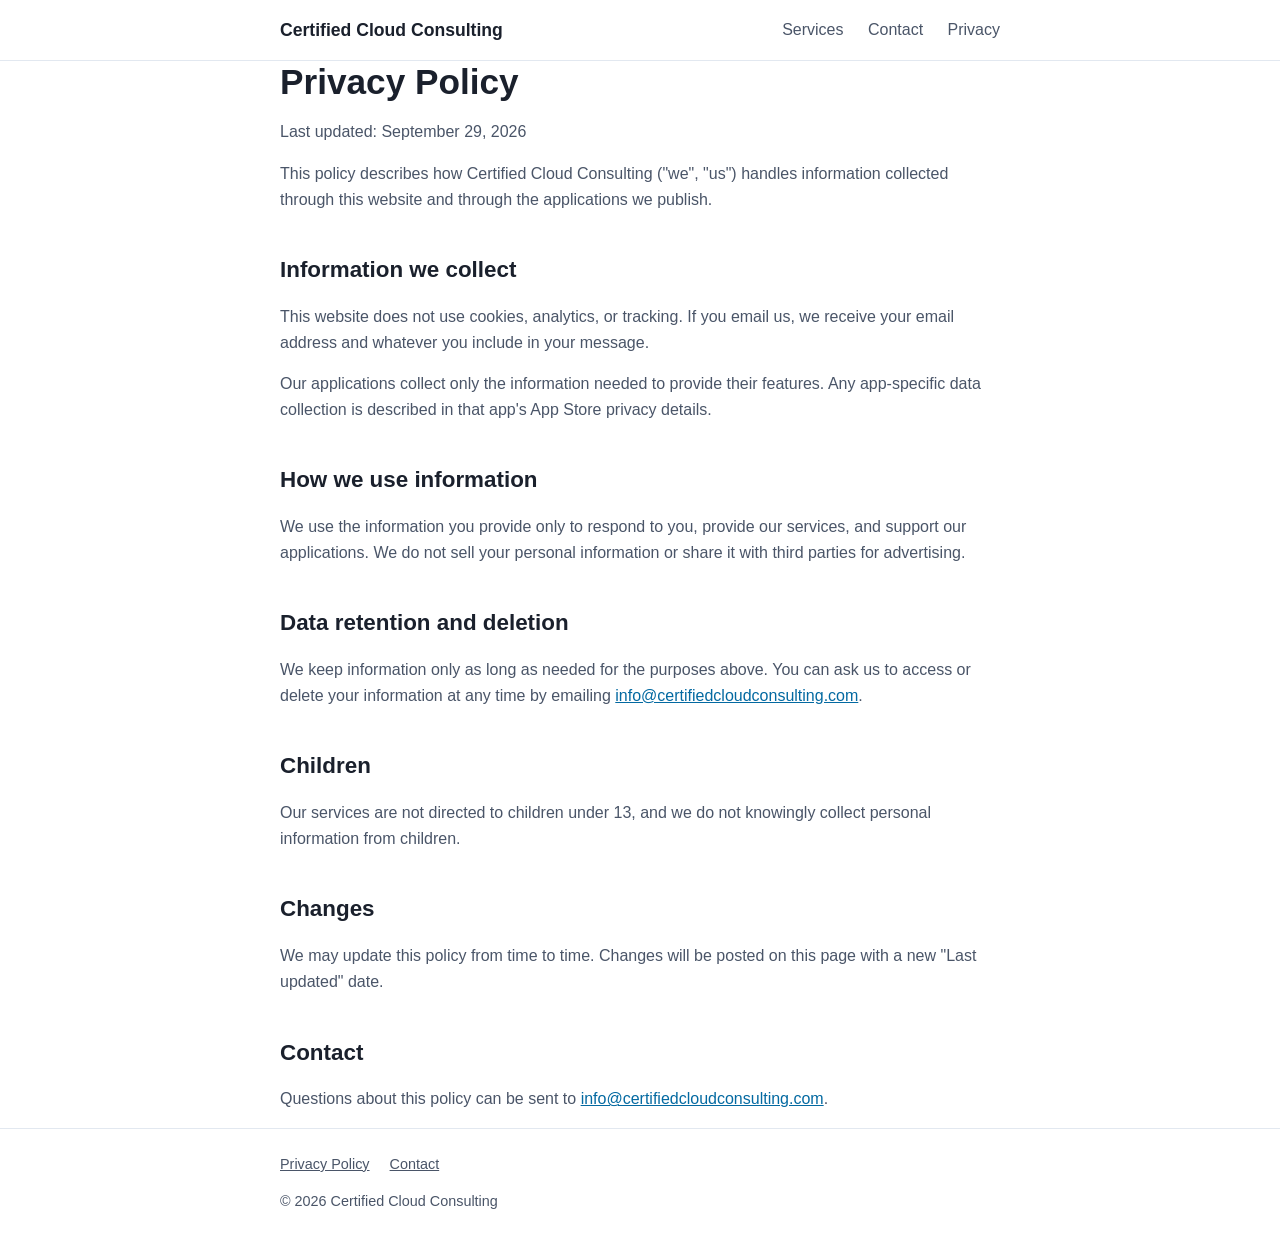
==== privacy.html @ 7d46c50f "Barebones static site for Certified Cloud Consulting" ====
<!doctype html>
<html lang="en">
<head>
  <meta charset="utf-8">
  <meta name="viewport" content="width=device-width, initial-scale=1">
  <title>Privacy Policy | Certified Cloud Consulting</title>
  <link rel="icon" href="favicon.svg" type="image/svg+xml">
  <link rel="stylesheet" href="style.css">
</head>
<body>
  <header>
    <div class="wrap">
      <a class="brand" href="/">Certified Cloud Consulting</a>
      <nav>
        <a href="/#services">Services</a>
        <a href="/#contact">Contact</a>
        <a href="privacy.html">Privacy</a>
      </nav>
    </div>
  </header>

  <main class="wrap">
    <h1>Privacy Policy</h1>
    <p>Last updated: September 29, 2026</p>
    <p>This policy describes how Certified Cloud Consulting ("we", "us") handles information collected through this website and through the applications we publish.</p>

    <h2>Information we collect</h2>
    <p>This website does not use cookies, analytics, or tracking. If you email us, we receive your email address and whatever you include in your message.</p>
    <p>Our applications collect only the information needed to provide their features. Any app-specific data collection is described in that app's App Store privacy details.</p>

    <h2>How we use information</h2>
    <p>We use the information you provide only to respond to you, provide our services, and support our applications. We do not sell your personal information or share it with third parties for advertising.</p>

    <h2>Data retention and deletion</h2>
    <p>We keep information only as long as needed for the purposes above. You can ask us to access or delete your information at any time by emailing <a href="mailto:info@certifiedcloudconsulting.com">info@certifiedcloudconsulting.com</a>.</p>

    <h2>Children</h2>
    <p>Our services are not directed to children under 13, and we do not knowingly collect personal information from children.</p>

    <h2>Changes</h2>
    <p>We may update this policy from time to time. Changes will be posted on this page with a new "Last updated" date.</p>

    <h2>Contact</h2>
    <p>Questions about this policy can be sent to <a href="mailto:info@certifiedcloudconsulting.com">info@certifiedcloudconsulting.com</a>.</p>
  </main>

  <footer>
    <div class="wrap">
      <a href="privacy.html">Privacy Policy</a>
      <a href="mailto:info@certifiedcloudconsulting.com">Contact</a>
      <p>&copy; 2026 Certified Cloud Consulting</p>
    </div>
  </footer>
</body>
</html>
---- style.css ----
:root {
  --text: #1a202c;
  --muted: #4a5568;
  --accent: #0369a1;
  --border: #e2e8f0;
  --bg: #ffffff;
}

* { box-sizing: border-box; }

body {
  margin: 0;
  font-family: -apple-system, BlinkMacSystemFont, "Segoe UI", Roboto, Helvetica, Arial, sans-serif;
  color: var(--text);
  background: var(--bg);
  line-height: 1.6;
}

.wrap { max-width: 760px; margin: 0 auto; padding: 0 20px; }

header { border-bottom: 1px solid var(--border); }
header .wrap { display: flex; justify-content: space-between; align-items: center; padding-top: 16px; padding-bottom: 16px; flex-wrap: wrap; gap: 8px; }
.brand { font-weight: 700; font-size: 1.1rem; color: var(--text); text-decoration: none; }
nav a { color: var(--muted); text-decoration: none; margin-left: 20px; }
nav a:first-child { margin-left: 0; }
nav a:hover { color: var(--accent); }

main { padding: 48px 0; }
h1 { font-size: 2.2rem; line-height: 1.2; margin: 0 0 16px; }
h2 { font-size: 1.4rem; margin: 40px 0 12px; }
p, li { color: var(--muted); }
a { color: var(--accent); }

footer { border-top: 1px solid var(--border); padding: 24px 0; font-size: 0.9rem; color: var(--muted); }
footer a { color: var(--muted); margin-right: 16px; }
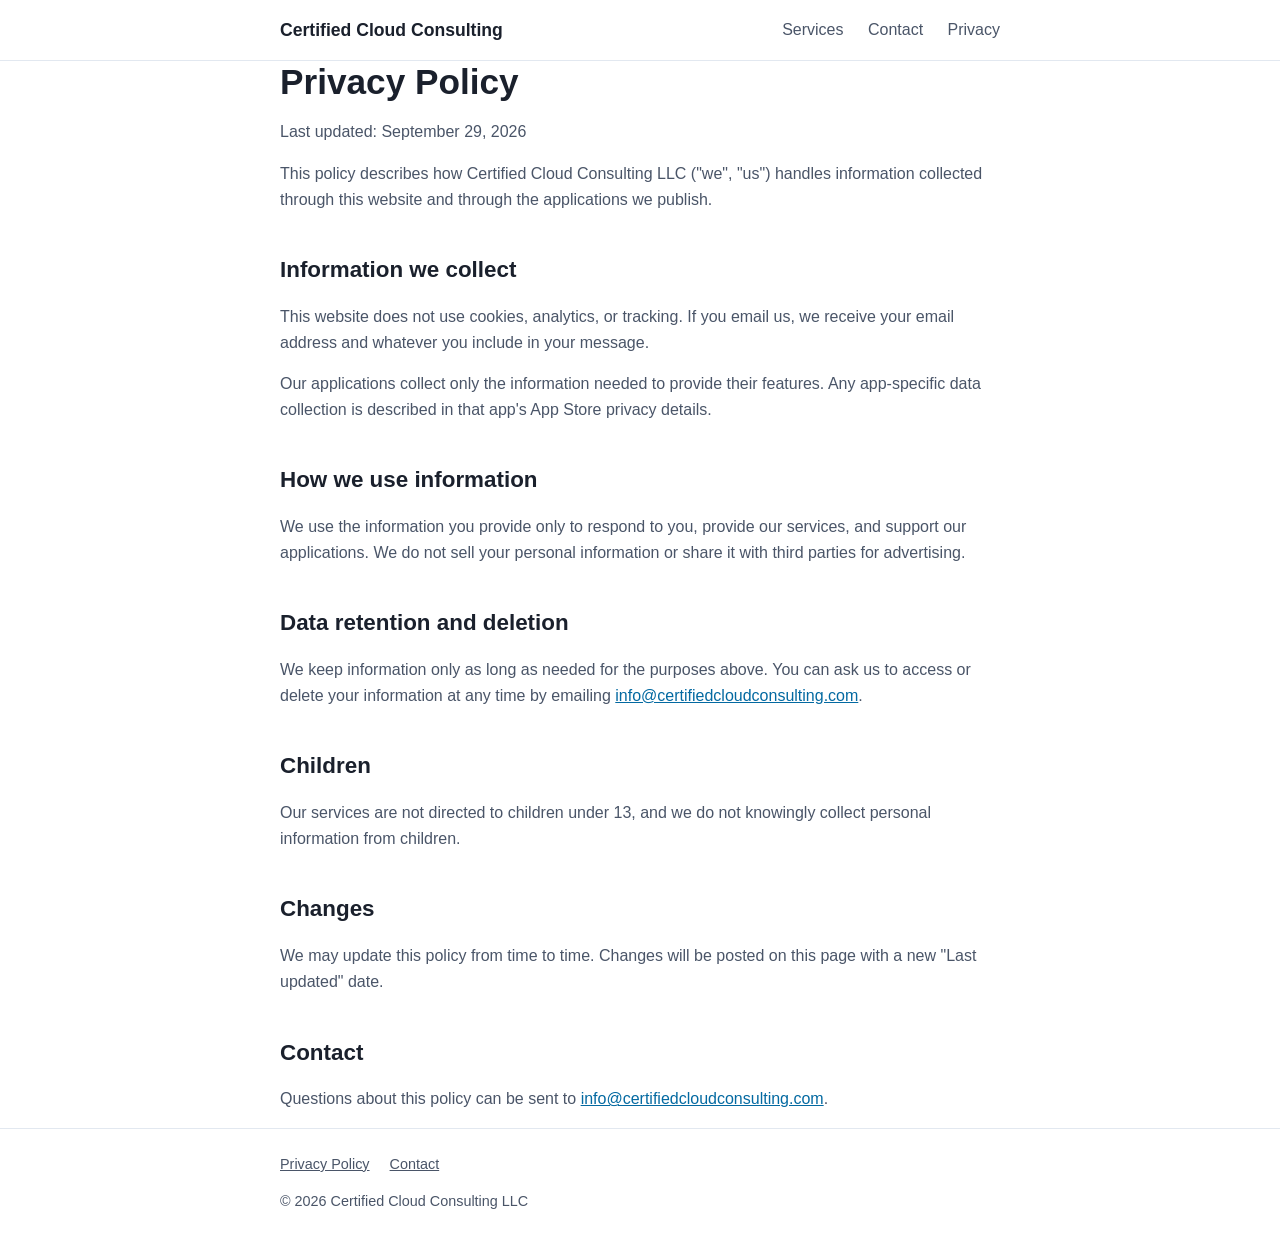
==== commit 5c807f77: "Use the legal name Certified Cloud Consulting LLC" ====
--- a/privacy.html
+++ b/privacy.html
@@ -3,6 +3,8 @@
 <head>
   <meta charset="utf-8">
   <meta name="viewport" content="width=device-width, initial-scale=1">
+  <meta http-equiv="Content-Security-Policy" content="default-src 'none'; style-src 'self'; img-src 'self'; base-uri 'none'; form-action 'none'">
+  <meta name="referrer" content="strict-origin-when-cross-origin">
   <title>Privacy Policy | Certified Cloud Consulting</title>
   <link rel="icon" href="favicon.svg" type="image/svg+xml">
   <link rel="stylesheet" href="style.css">
@@ -22,7 +24,7 @@
   <main class="wrap">
     <h1>Privacy Policy</h1>
     <p>Last updated: September 29, 2026</p>
-    <p>This policy describes how Certified Cloud Consulting ("we", "us") handles information collected through this website and through the applications we publish.</p>
+    <p>This policy describes how Certified Cloud Consulting LLC ("we", "us") handles information collected through this website and through the applications we publish.</p>
 
     <h2>Information we collect</h2>
     <p>This website does not use cookies, analytics, or tracking. If you email us, we receive your email address and whatever you include in your message.</p>
@@ -48,7 +50,7 @@
     <div class="wrap">
       <a href="privacy.html">Privacy Policy</a>
       <a href="mailto:info@certifiedcloudconsulting.com">Contact</a>
-      <p>&copy; 2026 Certified Cloud Consulting</p>
+      <p>&copy; 2026 Certified Cloud Consulting LLC</p>
     </div>
   </footer>
 </body>
